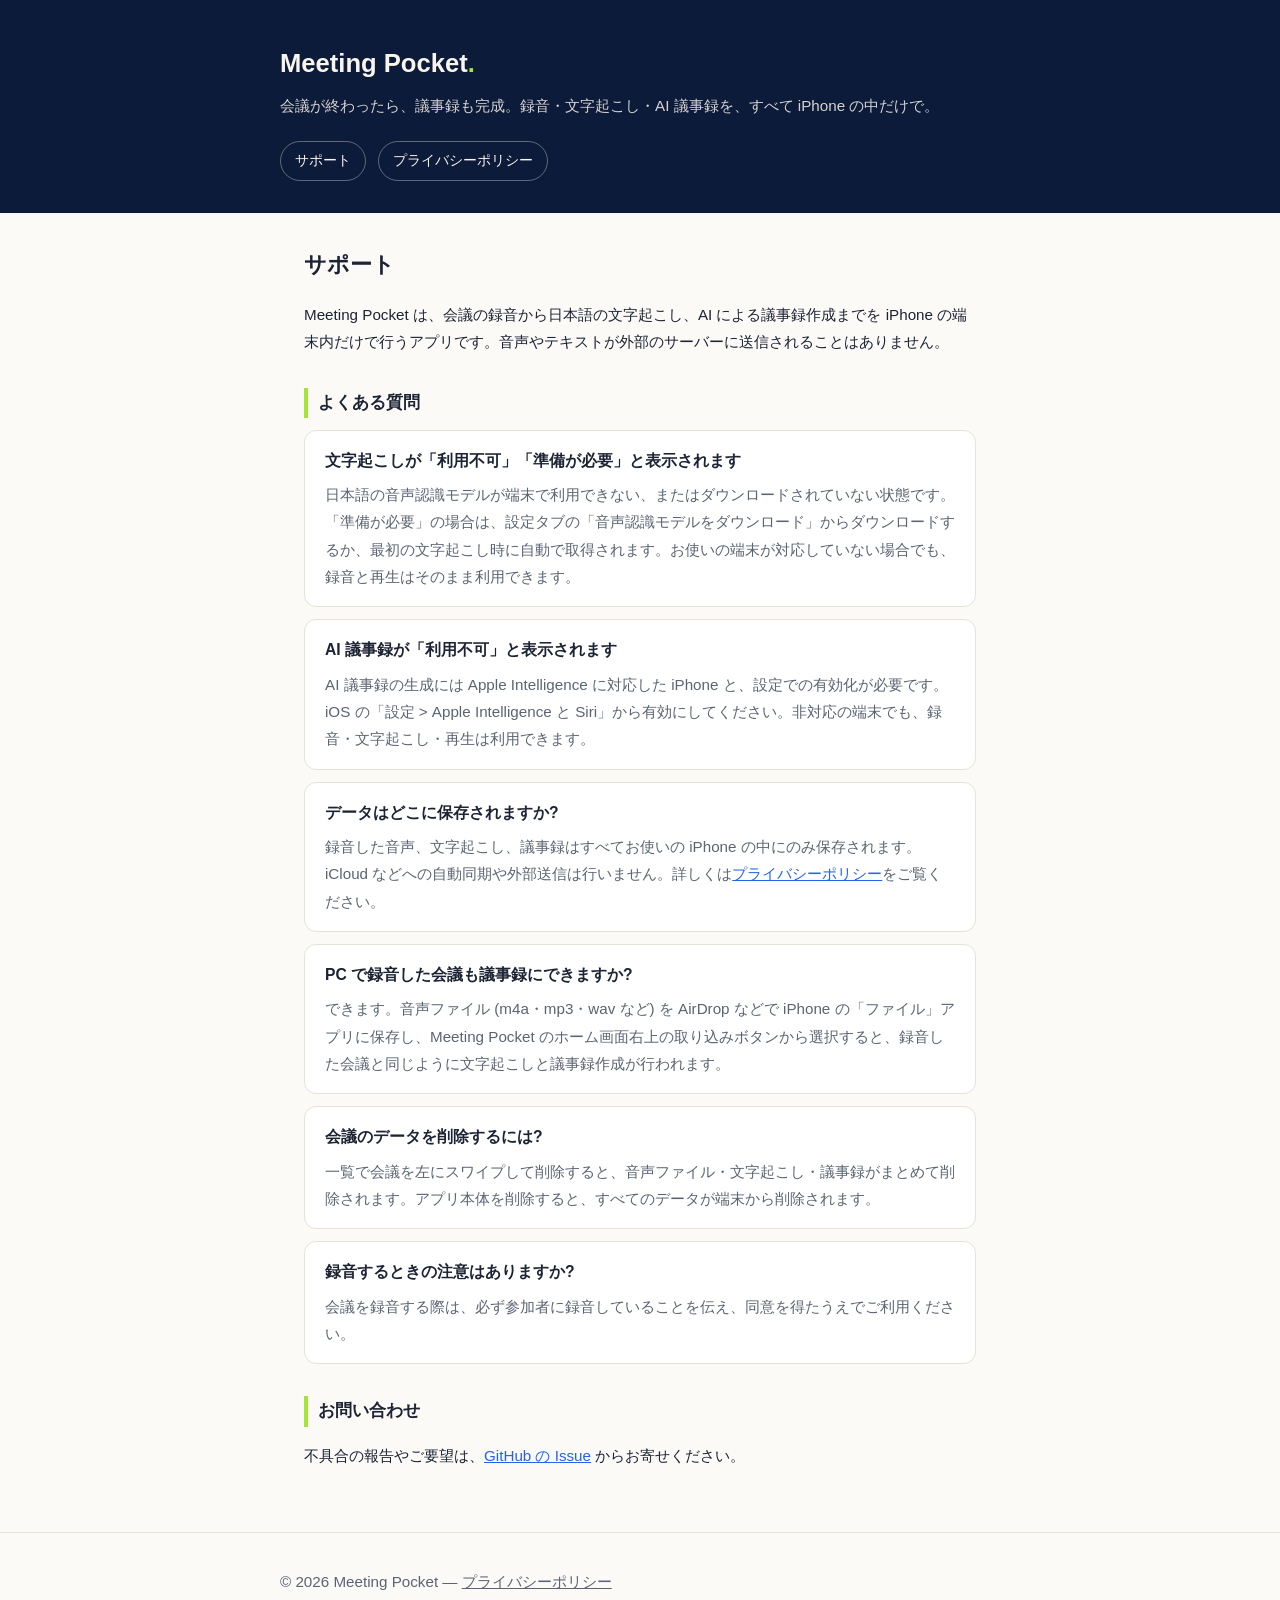
==== index.html @ 260bde5e "Add support page and privacy policy for Meeting Pocket Co-Authored-By: Claude Fable 5 <noreply@anthr" ====
<!DOCTYPE html>
<html lang="ja">
<head>
<meta charset="utf-8">
<meta name="viewport" content="width=device-width, initial-scale=1">
<title>Meeting Pocket サポート</title>
<link rel="stylesheet" href="style.css">
</head>
<body>
<header>
  <div class="header-inner">
    <p class="app-name">Meeting Pocket<span class="dot">.</span></p>
    <p class="tagline">会議が終わったら、議事録も完成。録音・文字起こし・AI 議事録を、すべて iPhone の中だけで。</p>
    <nav>
      <a href="./">サポート</a>
      <a href="privacy.html">プライバシーポリシー</a>
    </nav>
  </div>
</header>
<main>
  <h1>サポート</h1>
  <p>Meeting Pocket は、会議の録音から日本語の文字起こし、AI による議事録作成までを iPhone の端末内だけで行うアプリです。音声やテキストが外部のサーバーに送信されることはありません。</p>

  <h2>よくある質問</h2>

  <div class="card">
    <h3>文字起こしが「利用不可」「準備が必要」と表示されます</h3>
    <p>日本語の音声認識モデルが端末で利用できない、またはダウンロードされていない状態です。「準備が必要」の場合は、設定タブの「音声認識モデルをダウンロード」からダウンロードするか、最初の文字起こし時に自動で取得されます。お使いの端末が対応していない場合でも、録音と再生はそのまま利用できます。</p>
  </div>

  <div class="card">
    <h3>AI 議事録が「利用不可」と表示されます</h3>
    <p>AI 議事録の生成には Apple Intelligence に対応した iPhone と、設定での有効化が必要です。iOS の「設定 &gt; Apple Intelligence と Siri」から有効にしてください。非対応の端末でも、録音・文字起こし・再生は利用できます。</p>
  </div>

  <div class="card">
    <h3>データはどこに保存されますか?</h3>
    <p>録音した音声、文字起こし、議事録はすべてお使いの iPhone の中にのみ保存されます。iCloud などへの自動同期や外部送信は行いません。詳しくは<a href="privacy.html">プライバシーポリシー</a>をご覧ください。</p>
  </div>

  <div class="card">
    <h3>PC で録音した会議も議事録にできますか?</h3>
    <p>できます。音声ファイル (m4a・mp3・wav など) を AirDrop などで iPhone の「ファイル」アプリに保存し、Meeting Pocket のホーム画面右上の取り込みボタンから選択すると、録音した会議と同じように文字起こしと議事録作成が行われます。</p>
  </div>

  <div class="card">
    <h3>会議のデータを削除するには?</h3>
    <p>一覧で会議を左にスワイプして削除すると、音声ファイル・文字起こし・議事録がまとめて削除されます。アプリ本体を削除すると、すべてのデータが端末から削除されます。</p>
  </div>

  <div class="card">
    <h3>録音するときの注意はありますか?</h3>
    <p>会議を録音する際は、必ず参加者に録音していることを伝え、同意を得たうえでご利用ください。</p>
  </div>

  <h2>お問い合わせ</h2>
  <p>不具合の報告やご要望は、<a href="https://github.com/ndmxjp/meeting-pocket-site/issues" rel="noopener">GitHub の Issue</a> からお寄せください。</p>
</main>
<footer>
  <div class="footer-inner">
    <p>© 2026 Meeting Pocket — <a href="privacy.html">プライバシーポリシー</a></p>
  </div>
</footer>
</body>
</html>
---- style.css ----
:root {
  --navy: #0d1b3a;
  --cream: #faf5ec;
  --lime: #a3e635;
  --text: #1c2333;
  --muted: #5b6472;
  --bg: #fbfaf7;
  --card: #ffffff;
  --border: #e6e2d8;
}
@media (prefers-color-scheme: dark) {
  :root {
    --text: #eef1f6;
    --muted: #9aa3b2;
    --bg: #0b1226;
    --card: #14203f;
    --border: #24335c;
  }
}
* { box-sizing: border-box; }
body {
  margin: 0;
  background: var(--bg);
  color: var(--text);
  font-family: -apple-system, BlinkMacSystemFont, "Hiragino Sans", "Yu Gothic", sans-serif;
  line-height: 1.8;
}
header {
  background: var(--navy);
  color: var(--cream);
  padding: 40px 24px 32px;
}
.header-inner, main, footer .footer-inner {
  max-width: 720px;
  margin: 0 auto;
}
header .app-name {
  font-size: 1.6rem;
  font-weight: 700;
  margin: 0;
}
header .app-name .dot { color: var(--lime); }
header .tagline {
  margin: 6px 0 0;
  opacity: 0.85;
  font-size: 0.95rem;
}
nav { margin-top: 16px; font-size: 0.9rem; }
nav a {
  color: var(--cream);
  text-decoration: none;
  border: 1px solid rgba(250, 245, 236, 0.35);
  border-radius: 999px;
  padding: 6px 14px;
  margin-right: 8px;
  display: inline-block;
  margin-top: 6px;
}
nav a:hover { background: rgba(250, 245, 236, 0.12); }
main { padding: 32px 24px 48px; }
h1 { font-size: 1.4rem; margin: 0 0 4px; }
.updated { color: var(--muted); font-size: 0.85rem; margin-bottom: 24px; }
h2 {
  font-size: 1.05rem;
  margin: 32px 0 8px;
  padding-left: 10px;
  border-left: 4px solid var(--lime);
}
p, li { font-size: 0.95rem; }
ul { padding-left: 1.4em; }
a { color: #2563eb; }
@media (prefers-color-scheme: dark) { a { color: #7ea6ff; } }
.card {
  background: var(--card);
  border: 1px solid var(--border);
  border-radius: 12px;
  padding: 16px 20px;
  margin: 12px 0;
}
.card h3 { margin: 0 0 6px; font-size: 0.98rem; }
.card p { margin: 0; color: var(--muted); }
footer {
  border-top: 1px solid var(--border);
  color: var(--muted);
  font-size: 0.8rem;
  padding: 20px 24px 40px;
}
footer a { color: inherit; }
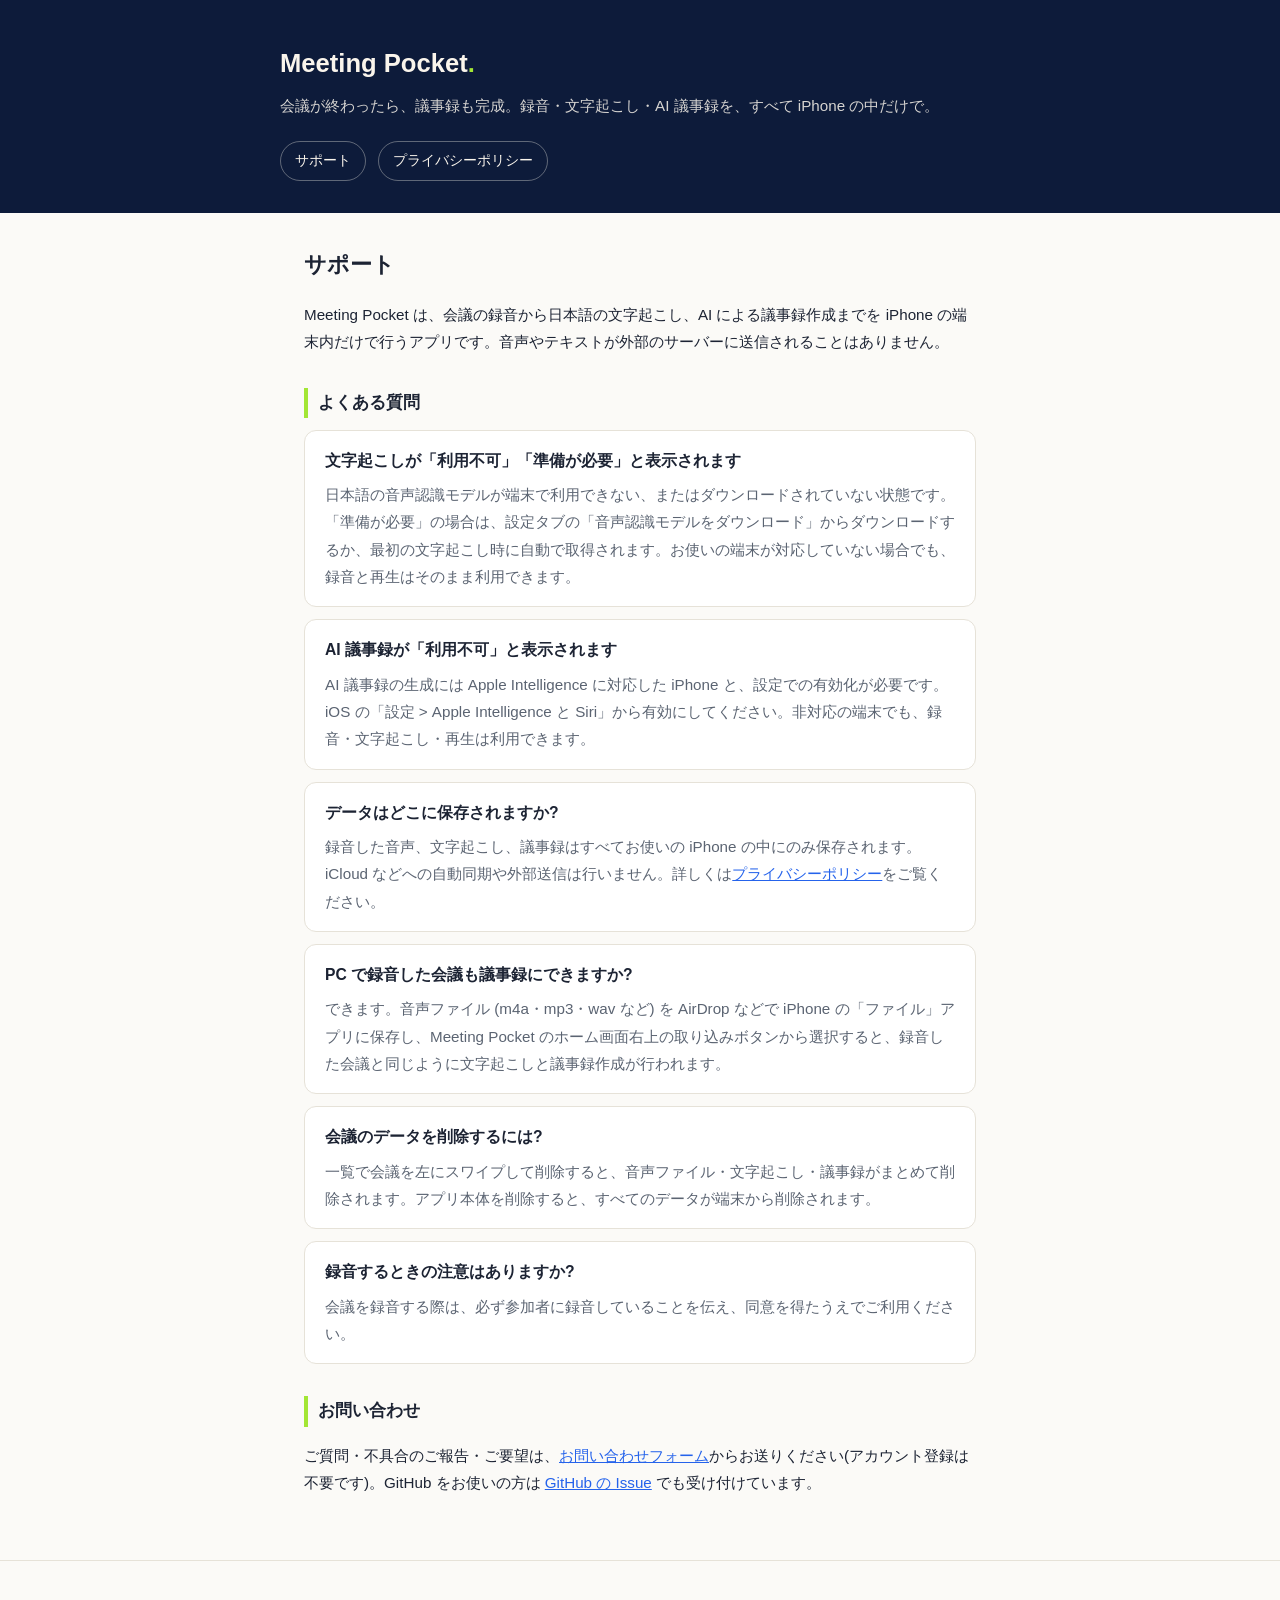
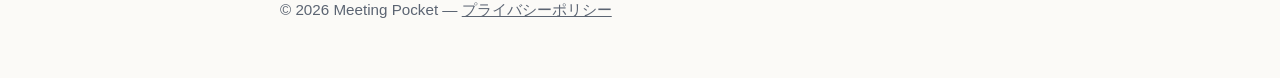
==== commit a83de20c: "Point contact sections at the Google inquiry form Co-Authored-By: Claude Fable 5 <noreply@anthropic." ====
--- a/index.html
+++ b/index.html
@@ -54,7 +54,7 @@
   </div>
 
   <h2>お問い合わせ</h2>
-  <p>不具合の報告やご要望は、<a href="https://github.com/ndmxjp/meeting-pocket-site/issues" rel="noopener">GitHub の Issue</a> からお寄せください。</p>
+  <p>ご質問・不具合のご報告・ご要望は、<a href="https://forms.gle/XFcpqjkCaM79RWrL9" rel="noopener">お問い合わせフォーム</a>からお送りください(アカウント登録は不要です)。GitHub をお使いの方は <a href="https://github.com/ndmxjp/meeting-pocket-site/issues" rel="noopener">GitHub の Issue</a> でも受け付けています。</p>
 </main>
 <footer>
   <div class="footer-inner">
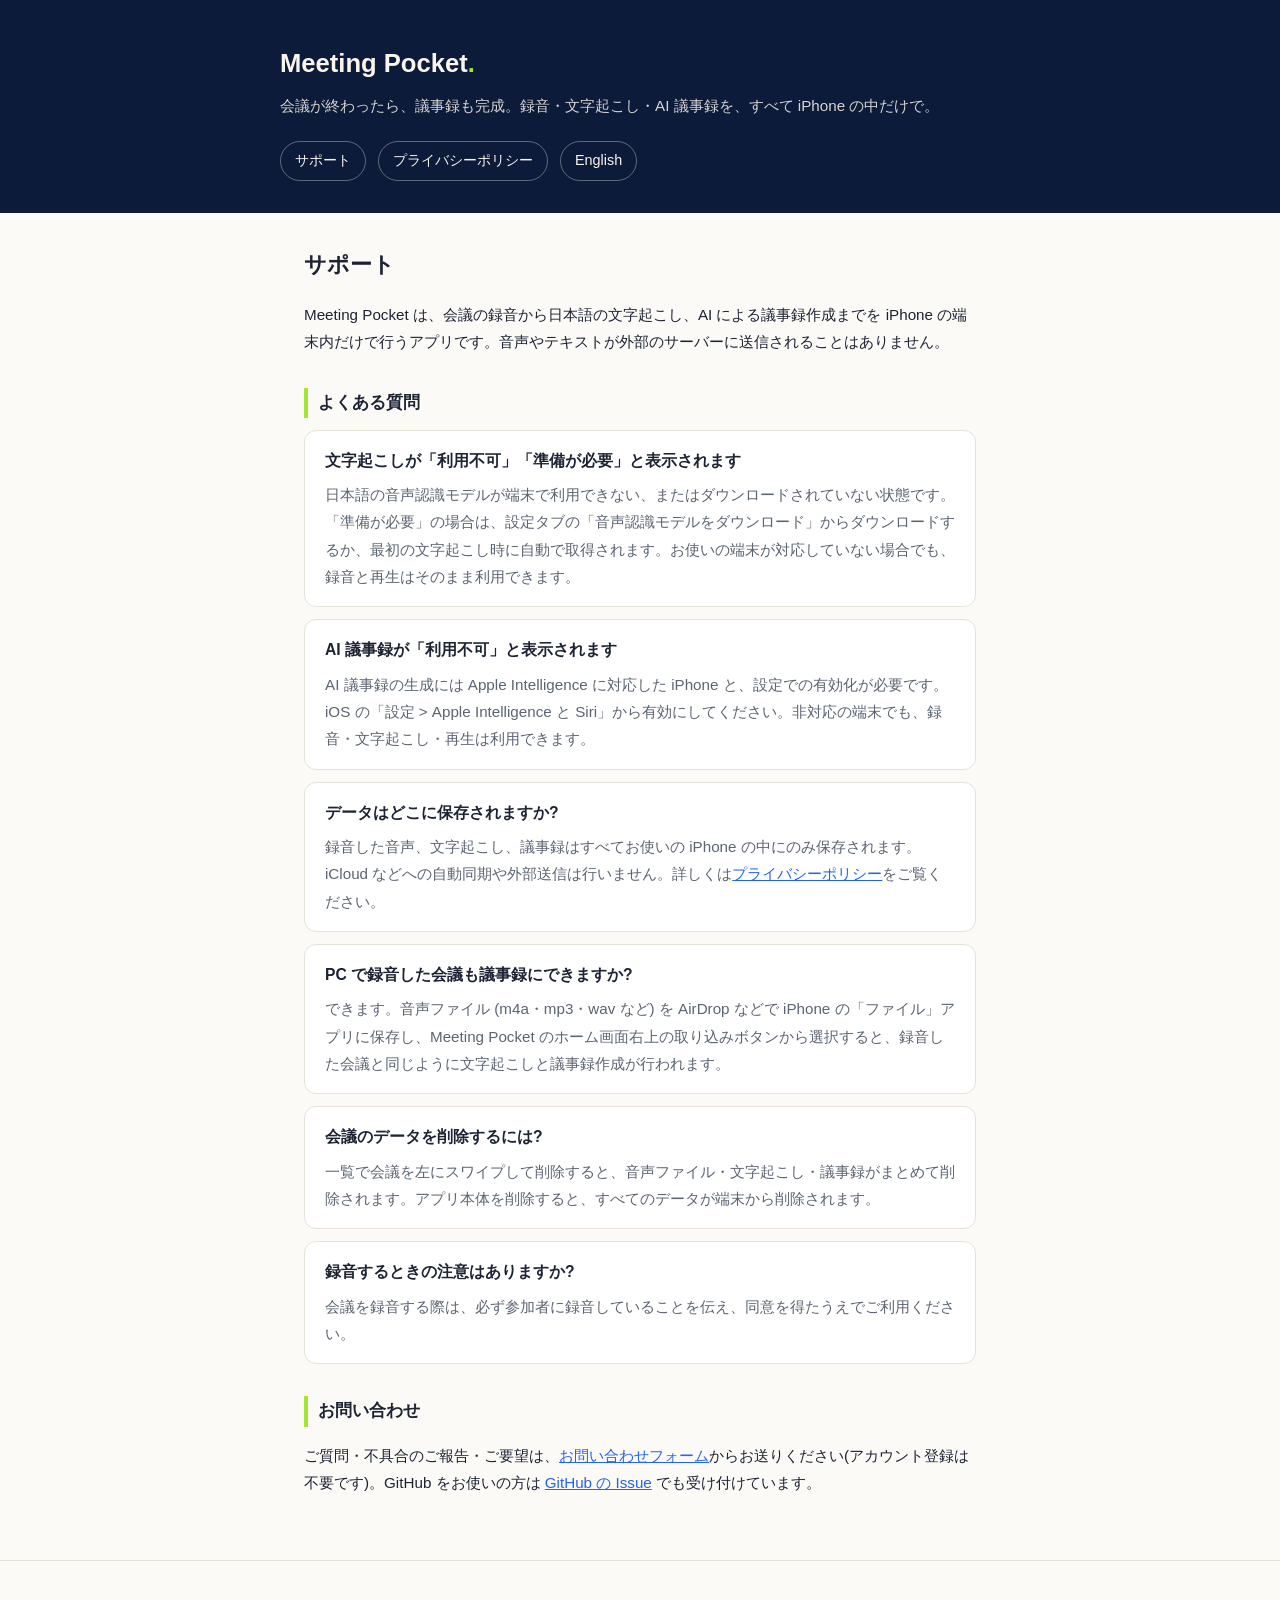
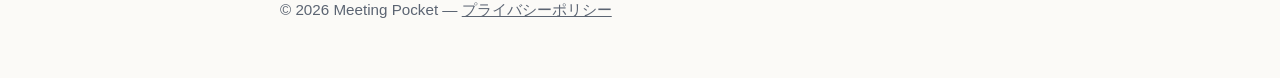
==== commit 15251a07: "Add English support and privacy pages Add /en/ with the support FAQ and privacy policy in English, l" ====
--- a/index.html
+++ b/index.html
@@ -5,6 +5,9 @@
 <meta name="viewport" content="width=device-width, initial-scale=1">
 <title>Meeting Pocket サポート</title>
 <link rel="stylesheet" href="style.css">
+<link rel="alternate" hreflang="ja" href="https://ndmxjp.github.io/meeting-pocket-site/">
+<link rel="alternate" hreflang="en" href="https://ndmxjp.github.io/meeting-pocket-site/en/">
+<link rel="alternate" hreflang="x-default" href="https://ndmxjp.github.io/meeting-pocket-site/">
 </head>
 <body>
 <header>
@@ -14,6 +17,7 @@
     <nav>
       <a href="./">サポート</a>
       <a href="privacy.html">プライバシーポリシー</a>
+      <a href="en/" lang="en">English</a>
     </nav>
   </div>
 </header>
